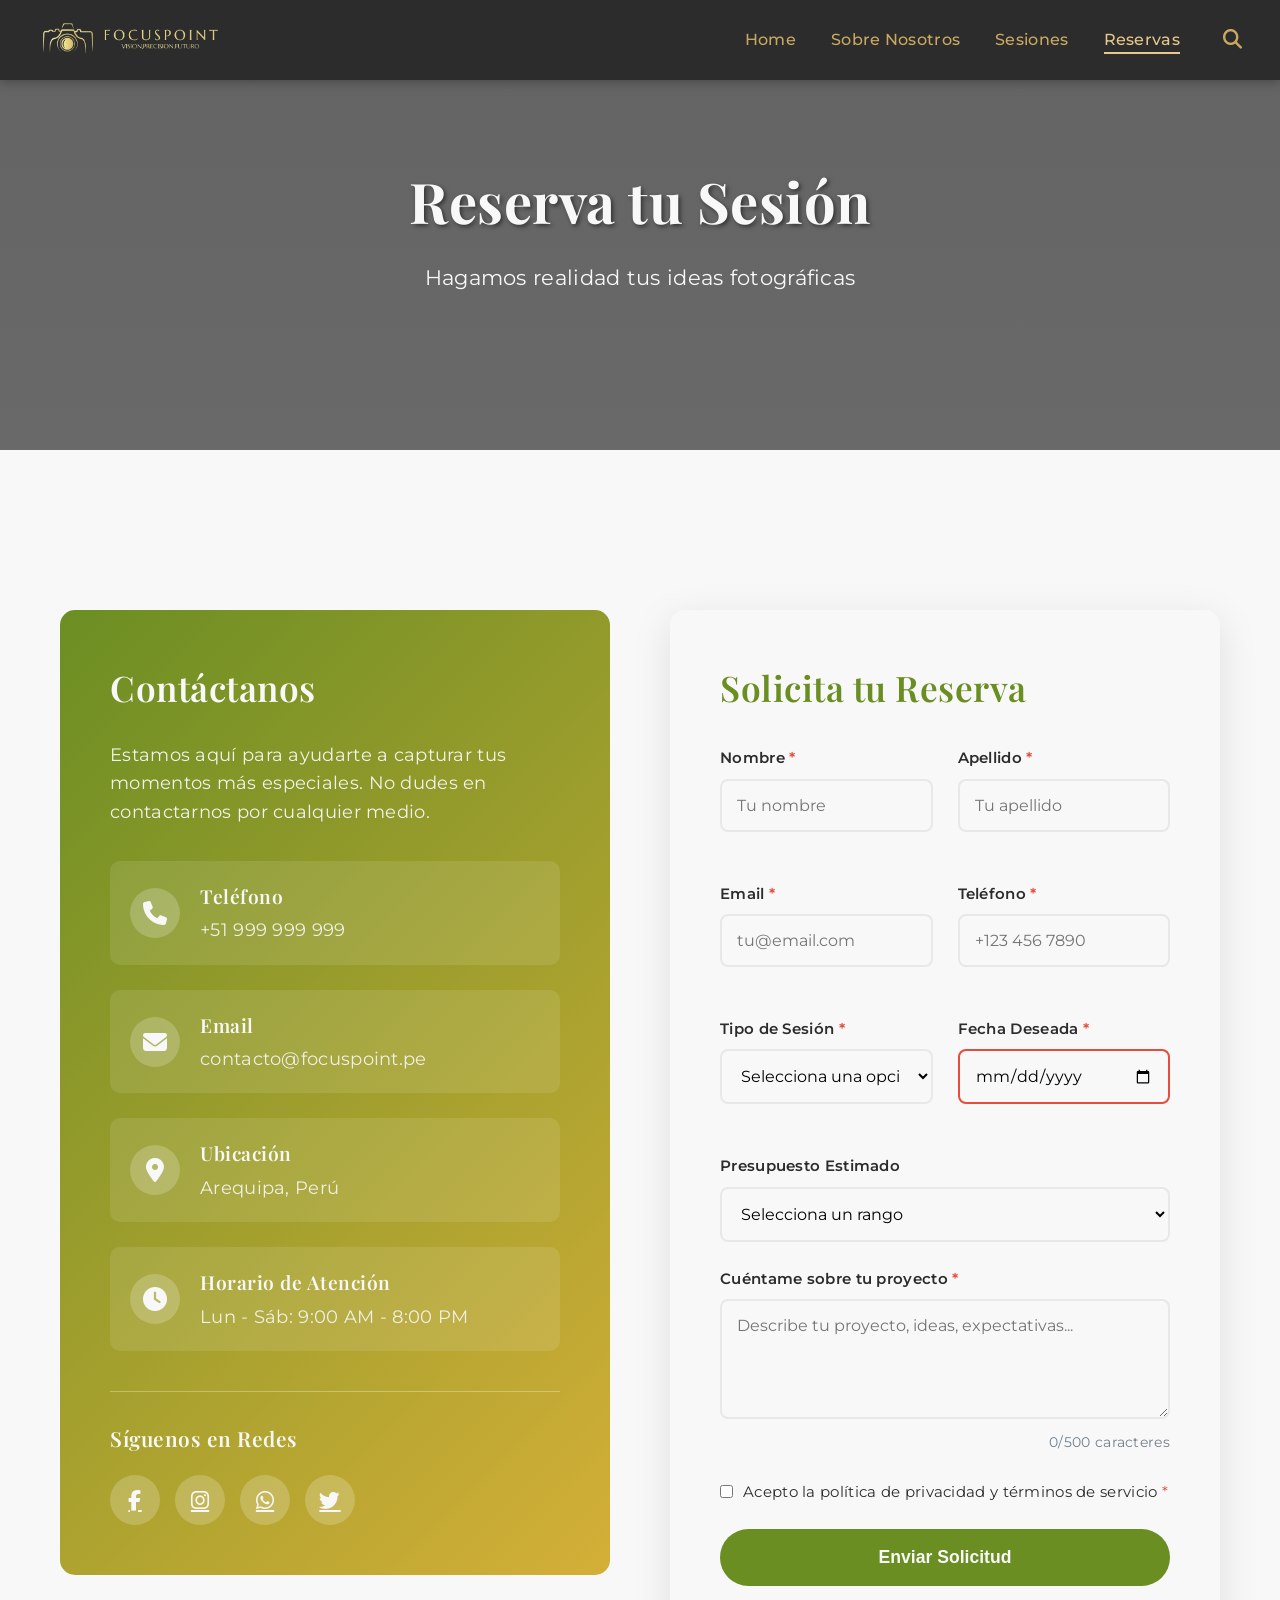
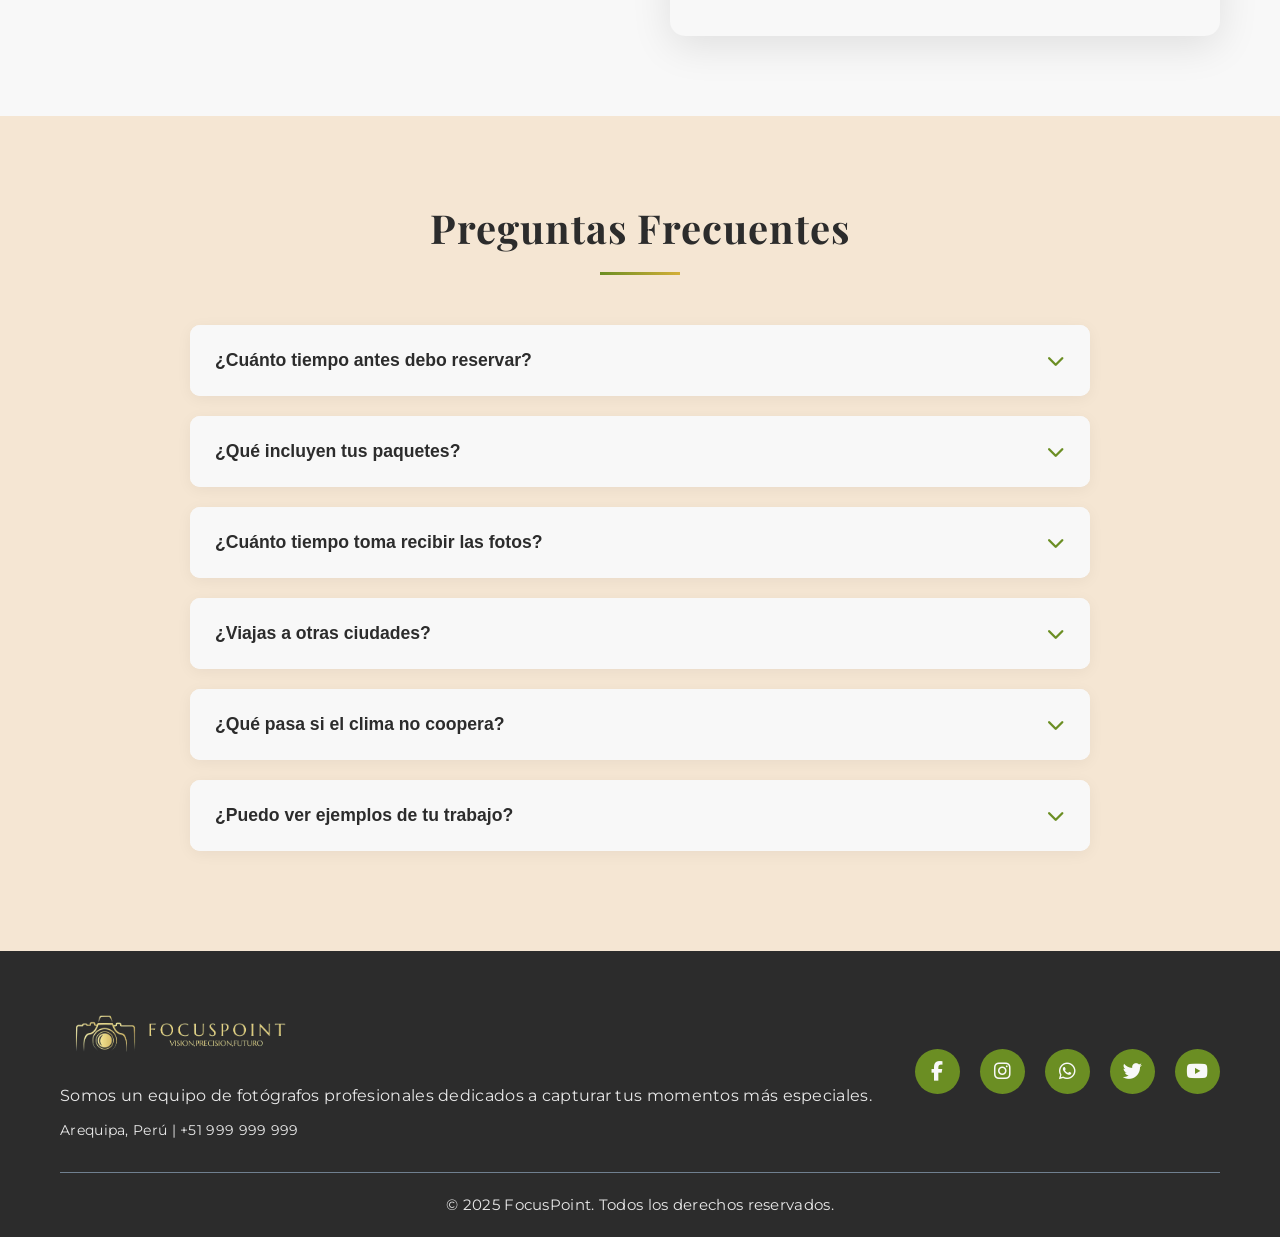
==== html/reservas.html @ 734d01ee "Primer commit - subida inicial" ====
<!DOCTYPE html>
<html lang="es">

<head>
    <meta charset="UTF-8">
    <meta name="viewport" content="width=device-width, initial-scale=1.0">
    <title>Reservas - FocusPoint</title>
    <link rel="stylesheet" href="../css/general.css">
    <link rel="stylesheet" href="../css/reservas.css">
    <link rel="stylesheet" href="https://cdnjs.cloudflare.com/ajax/libs/font-awesome/6.4.0/css/all.min.css">
</head>

<body>
    <!-- Navbar -->
    <nav class="navbar">
        <div class="nav-container">
            <div class="nav-logo">
                <a href="../index.html"><img src="../logonew-.png" alt="ChristianDjFoto" style="height: 50px;"></a>
            </div>
            <div class="nav-menu" id="navMenu">
                <ul class="nav-list">
                    <li class="nav-item"><a href="../index.html" class="nav-link">Home</a></li>
                    <li class="nav-item"><a href="sobre-mi.html" class="nav-link">Sobre Nosotros</a></li>
                    <li class="nav-item"><a href="sesiones.html" class="nav-link">Sesiones</a></li>
                    <li class="nav-item"><a href="reservas.html" class="nav-link active">Reservas</a></li>
                    <li class="nav-item">
                        <button class="search-btn" id="searchBtn">
                            <i class="fas fa-search"></i>
                        </button>
                    </li>
                </ul>
            </div>
            <div class="nav-toggle" id="navToggle">
                <span></span>
                <span></span>
                <span></span>
            </div>
        </div>
    </nav>

    <!-- Barra de búsqueda -->
    <div class="search-bar" id="searchBar">
        <div class="search-container">
            <input type="text" placeholder="Buscar..." class="search-input" id="searchInput">
            <button class="close-search" id="closeSearch">
                <i class="fas fa-times"></i>
            </button>
        </div>
    </div>

    <!-- Hero -->
    <section class="reservas-hero">
        <div>
            <h1>Reserva tu Sesión</h1>
            <p>Hagamos realidad tus ideas fotográficas</p>
        </div>
    </section>

    <!-- Formulario y contacto -->
    <section class="reservas-section">
        <div class="container">
            <div class="reservas-container">
                <!-- Información de contacto -->
                <div class="contact-info">
                    <h2>Contáctanos</h2>
                    <p>Estamos aquí para ayudarte a capturar tus momentos más especiales. No dudes en contactarnos por cualquier medio.</p>

                    <div class="contact-item">
                        <div class="contact-icon">
                            <i class="fas fa-phone"></i>
                        </div>
                        <div class="contact-text">
                            <h3>Teléfono</h3>
                            <p><a href="tel:+51999999999">+51 999 999 999</a></p>
                        </div>
                    </div>

                    <div class="contact-item">
                        <div class="contact-icon">
                            <i class="fas fa-envelope"></i>
                        </div>
                        <div class="contact-text">
                            <h3>Email</h3>
                            <p><a href="mailto:contacto@focuspoint.pe">contacto@focuspoint.pe</a></p>
                        </div>
                    </div>

                    <div class="contact-item">
                        <div class="contact-icon">
                            <i class="fas fa-map-marker-alt"></i>
                        </div>
                        <div class="contact-text">
                            <h3>Ubicación</h3>
                            <p>Arequipa, Perú</p>
                        </div>
                    </div>

                    <div class="contact-item">
                        <div class="contact-icon">
                            <i class="fas fa-clock"></i>
                        </div>
                        <div class="contact-text">
                            <h3>Horario de Atención</h3>
                            <p>Lun - Sáb: 9:00 AM - 8:00 PM</p>
                        </div>
                    </div>

                    <div class="social-contact">
                        <h3>Síguenos en Redes</h3>
                        <div class="social-links-contact">
                            <a href="https://www.facebook.com/" target="_blank" rel="noopener noreferrer" aria-label="Facebook"><i class="fab fa-facebook-f"></i></a>
                            <a href="https://www.instagram.com/" target="_blank" rel="noopener noreferrer" aria-label="Instagram"><i class="fab fa-instagram"></i></a>
                            <a href="https://wa.me/" target="_blank" rel="noopener noreferrer" aria-label="WhatsApp"><i class="fab fa-whatsapp"></i></a>
                            <a href="https://twitter.com/" target="_blank" rel="noopener noreferrer" aria-label="Twitter"><i class="fab fa-twitter"></i></a>
                        </div>
                    </div>
                </div>

                <!-- Formulario -->
                <div class="reservation-form-container">
                    <h2>Solicita tu Reserva</h2>
                    <form id="reservationForm">
                        <div class="form-grid">
                            <div class="form-group">
                                <label>Nombre <span class="required">*</span></label>
                                <input type="text" name="nombre" placeholder="Tu nombre" required>
                            </div>
                            <div class="form-group">
                                <label>Apellido <span class="required">*</span></label>
                                <input type="text" name="apellido" placeholder="Tu apellido" required>
                            </div>
                        </div>

                        <div class="form-grid">
                            <div class="form-group">
                                <label>Email <span class="required">*</span></label>
                                <input type="email" name="email" placeholder="tu@email.com" required>
                            </div>
                            <div class="form-group">
                                <label>Teléfono <span class="required">*</span></label>
                                <input type="tel" name="telefono" placeholder="+123 456 7890" required>
                            </div>
                        </div>

                        <div class="form-grid">
                            <div class="form-group">
                                <label>Tipo de Sesión <span class="required">*</span></label>
                                <select name="tipo_sesion" required>
                                    <option value="">Selecciona una opción</option>
                                    <option value="boda">Boda</option>
                                    <option value="evento">Evento Corporativo</option>
                                    <option value="retrato">Retrato Personal</option>
                                    <option value="producto">Fotografía de Producto</option>
                                    <option value="otro">Otro</option>
                                </select>
                            </div>
                            <div class="form-group">
                                <label>Fecha Deseada <span class="required">*</span></label>
                                <input type="date" name="fecha" required>
                            </div>
                        </div>

                        <div class="form-group full-width">
                            <label>Presupuesto Estimado</label>
                            <select name="presupuesto">
                                <option value="">Selecciona un rango</option>
                                <option value="200-500">$200 - $500</option>
                                <option value="500-1000">$500 - $1,000</option>
                                <option value="1000-2000">$1,000 - $2,000</option>
                                <option value="2000+">$2,000+</option>
                            </select>
                        </div>

                        <div class="form-group full-width">
                            <label>Cuéntame sobre tu proyecto <span class="required">*</span></label>
                            <textarea name="mensaje" placeholder="Describe tu proyecto, ideas, expectativas..."
                                required></textarea>
                        </div>

                        <div class="form-group full-width checkbox-group">
                            <input type="checkbox" id="acepto" name="acepto" required>
                            <label for="acepto">Acepto la política de privacidad y términos de servicio <span
                                    class="required">*</span></label>
                        </div>

                        <button type="submit" class="form-submit">
                            Enviar Solicitud
                        </button>
                    </form>

                    <!-- Mensaje de éxito -->
                    <div class="success-message">
                        <i class="fas fa-check-circle"></i>
                        <h3>¡Solicitud Enviada!</h3>
                        <p>Gracias por contactarme. Revisaré tu solicitud y te responderé en menos de 24 horas.</p>
                    </div>
                </div>
            </div>
        </div>
    </section>

    <!-- FAQ Section -->
    <section class="faq-section">
        <div class="container">
            <h2 class="section-title">Preguntas Frecuentes</h2>
            <div class="faq-container">
                <div class="faq-item">
                    <button class="faq-question">
                        ¿Cuánto tiempo antes debo reservar?
                        <i class="fas fa-chevron-down"></i>
                    </button>
                    <div class="faq-answer">
                        <p>Recomiendo reservar con al menos 2-3 meses de anticipación, especialmente para bodas y
                            eventos importantes. Sin embargo, también puedo acomodar solicitudes de último momento
                            dependiendo de mi disponibilidad.</p>
                    </div>
                </div>

                <div class="faq-item">
                    <button class="faq-question">
                        ¿Qué incluyen tus paquetes?
                        <i class="fas fa-chevron-down"></i>
                    </button>
                    <div class="faq-answer">
                        <p>Cada paquete incluye cobertura fotográfica, edición profesional de imágenes, galería online
                            privada y entrega digital. Los paquetes premium también incluyen álbumes físicos y videos
                            resumen.</p>
                    </div>
                </div>

                <div class="faq-item">
                    <button class="faq-question">
                        ¿Cuánto tiempo toma recibir las fotos?
                        <i class="fas fa-chevron-down"></i>
                    </button>
                    <div class="faq-answer">
                        <p>El tiempo de entrega varía según el paquete: de 7 a 15 días hábiles. Para eventos urgentes,
                            ofrezco servicio express con entrega en 48-72 horas por un cargo adicional.</p>
                    </div>
                </div>

                <div class="faq-item">
                    <button class="faq-question">
                        ¿Viajas a otras ciudades?
                        <i class="fas fa-chevron-down"></i>
                    </button>
                    <div class="faq-answer">
                        <p>Sí, estoy disponible para viajar a cualquier ubicación. Los costos de viaje se calculan según
                            la distancia y se incluyen en la cotización final.</p>
                    </div>
                </div>

                <div class="faq-item">
                    <button class="faq-question">
                        ¿Qué pasa si el clima no coopera?
                        <i class="fas fa-chevron-down"></i>
                    </button>
                    <div class="faq-answer">
                        <p>Para sesiones al aire libre, siempre tenemos planes B. Podemos reprogramar sin costo
                            adicional o buscar locaciones alternativas bajo techo si es necesario.</p>
                    </div>
                </div>

                <div class="faq-item">
                    <button class="faq-question">
                        ¿Puedo ver ejemplos de tu trabajo?
                        <i class="fas fa-chevron-down"></i>
                    </button>
                    <div class="faq-answer">
                        <p>¡Por supuesto! Visita mi página de <a href="sesiones.html"
                                style="color: var(--color-acento);">Sesiones</a> para ver mi portafolio completo y
                            ejemplos de diferentes tipos de fotografía.</p>
                    </div>
                </div>
            </div>
        </div>
    </section>

    <!-- Footer -->
    <footer class="footer">
        <div class="container">
            <div class="footer-content">
                <div class="footer-brand">
                    <a href="../index.html">
                        <img src="../logonew-.png" alt="FocusPoint" style="height: 60px; margin-bottom: 15px; cursor: pointer;">
                    </a>
                    <p>Somos un equipo de fotógrafos profesionales dedicados a capturar tus momentos más especiales.</p>
                    <p style="margin-top: 10px; font-size: 0.9rem;">Arequipa, Perú | +51 999 999 999</p>
                </div>
                <div class="footer-social">
                    <a href="https://www.facebook.com/" target="_blank" rel="noopener noreferrer" class="social-link"
                        aria-label="Facebook">
                        <i class="fab fa-facebook-f"></i>
                    </a>
                    <a href="https://www.instagram.com/" target="_blank" rel="noopener noreferrer" class="social-link"
                        aria-label="Instagram">
                        <i class="fab fa-instagram"></i>
                    </a>
                    <a href="https://wa.me/" target="_blank" rel="noopener noreferrer" class="social-link"
                        aria-label="WhatsApp">
                        <i class="fab fa-whatsapp"></i>
                    </a>
                    <a href="https://twitter.com/" target="_blank" rel="noopener noreferrer" class="social-link"
                        aria-label="Twitter">
                        <i class="fab fa-twitter"></i>
                    </a>
                    <a href="https://www.youtube.com/" target="_blank" rel="noopener noreferrer" class="social-link"
                        aria-label="YouTube">
                        <i class="fab fa-youtube"></i>
                    </a>
                </div>
            </div>
            <div class="footer-bottom">
                <p>&copy; 2025 FocusPoint. Todos los derechos reservados.</p>
            </div>
        </div>
    </footer>

    <script src="../js/general.js"></script>
    <script src="../js/reservas.js"></script>
</body>

</html>
---- css/general.css ----
/* Importar fuentes elegantes de Google Fonts */
@import url('https://fonts.googleapis.com/css2?family=Playfair+Display:wght@400;500;600;700;800&family=Montserrat:wght@300;400;500;600;700&family=Cormorant+Garamond:wght@300;400;500;600;700&display=swap');

/* Variables de colores */
:root {
  --color-principal: #2C2C2C;
  /* Negro Carbón */
  --color-base: #F8F8F8;
  /* Blanco Planfil */
  --color-acento: #6B8E23;
  /* Verde Oliva Suave */
  --color-detalle: #D4AF37;
  /* Dorado Suave */
  --color-apoyo: #F5E6D3;
  /* Arena Claro */
  --color-neutro: #E8E8E8;
  /* Gris Perla Claro */
  --color-contraste: #708090;
  /* Verde Grisáceo */

  /* Fuentes */
  --font-heading: 'Playfair Display', serif;
  /* Títulos elegantes */
  --font-body: 'Montserrat', sans-serif;
  /* Cuerpo de texto */
  --font-accent: 'Cormorant Garamond', serif;
  /* Texto decorativo */
}

/* Reset y estilos base */
* {
  margin: 0;
  padding: 0;
  box-sizing: border-box;
}

html {
  scroll-behavior: smooth;
}

body {
  font-family: var(--font-body);
  background-color: var(--color-base);
  color: var(--color-principal);
  line-height: 1.6;
  overflow-x: hidden;
  padding-top: 80px;
  font-weight: 400;
  letter-spacing: 0.3px;
}

.container {
  max-width: 1200px;
  margin: 0 auto;
  padding: 0 20px;
}

/* Utilidades generales */
.section-title {
  text-align: center;
  font-size: 2.5rem;
  margin-bottom: 50px;
  color: var(--color-principal);
  position: relative;
  padding-bottom: 15px;
  font-family: var(--font-heading);
  font-weight: 700;
  letter-spacing: 1px;
}

.section-title::after {
  content: '';
  position: absolute;
  bottom: 0;
  left: 50%;
  transform: translateX(-50%);
  width: 80px;
  height: 3px;
  background: linear-gradient(to right, var(--color-acento), var(--color-detalle));
}

/* Títulos con fuente elegante */
h1,
h2,
h3,
h4,
h5,
h6 {
  font-family: var(--font-heading);
  font-weight: 600;
  letter-spacing: 0.5px;
}

/* Botones generales */
.btn-primary,
.btn-secondary {
  display: inline-block;
  padding: 15px 40px;
  text-decoration: none;
  border-radius: 30px;
  font-weight: 600;
  transition: all 0.3s ease;
  border: none;
  cursor: pointer;
  font-size: 1rem;
  font-family: var(--font-body);
  letter-spacing: 0.5px;
}

.btn-primary {
  background-color: var(--color-acento);
  color: var(--color-base);
}

.btn-primary:hover {
  background-color: var(--color-detalle);
  transform: translateY(-3px);
  box-shadow: 0 10px 20px rgba(0, 0, 0, 0.2);
}

.btn-secondary {
  background-color: transparent;
  color: var(--color-acento);
  border: 2px solid var(--color-acento);
}

.btn-secondary:hover {
  background-color: var(--color-acento);
  color: var(--color-base);
}

/* Navbar */
.navbar {
  position: fixed;
  top: 0;
  width: 100%;
  background-color: #2C2C2C;
  box-shadow: 0 2px 10px rgba(0, 0, 0, 0.3);
  z-index: 1000;
  transition: all 0.3s ease;
}

.navbar.scrolled {
  background-color: rgba(44, 44, 44, 0.95);
  backdrop-filter: blur(10px);
}

.nav-container {
  max-width: 1400px;
  margin: 0 auto;
  padding: 0 30px;
  display: flex;
  justify-content: space-between;
  align-items: center;
  height: 80px;
}

.nav-logo h1 {
  font-size: 1.8rem;
  color: var(--color-acento);
  font-weight: 700;
  letter-spacing: 1px;
  font-family: var(--font-heading);
}

.nav-logo a {
  text-decoration: none;
  color: inherit;
}

.nav-list {
  display: flex;
  list-style: none;
  align-items: center;
  gap: 35px;
}

.nav-link {
  text-decoration: none;
  color: #C9A961;
  font-weight: 500;
  font-size: 1rem;
  transition: all 0.3s ease;
  position: relative;
  font-family: var(--font-body);
}

.nav-link::after {
  content: '';
  position: absolute;
  bottom: -5px;
  left: 0;
  width: 0;
  height: 2px;
  background-color: #E5C88A;
  transition: width 0.3s ease;
}

.nav-link:hover::after,
.nav-link.active::after {
  width: 100%;
}

.nav-link:hover,
.nav-link.active {
  color: #E5C88A;
}

.search-btn {
  background: none;
  border: none;
  color: #C9A961;
  font-size: 1.2rem;
  cursor: pointer;
  transition: all 0.3s ease;
  padding: 8px;
}

.search-btn:hover {
  color: #E5C88A;
  transform: scale(1.1);
}

.nav-toggle {
  display: none;
  flex-direction: column;
  cursor: pointer;
  gap: 5px;
}

.nav-toggle span {
  width: 25px;
  height: 3px;
  background-color: #C9A961;
  transition: all 0.3s ease;
}

/* Barra de búsqueda */
.search-bar {
  position: fixed;
  top: -100px;
  left: 0;
  width: 100%;
  background-color: var(--color-acento);
  padding: 20px 0;
  z-index: 999;
  transition: top 0.4s ease;
}

.search-bar.active {
  top: 80px;
}

.search-container {
  max-width: 1400px;
  margin: 0 auto;
  padding: 0 30px;
  display: flex;
  align-items: center;
  gap: 15px;
}

.search-input {
  flex: 1;
  padding: 12px 20px;
  border: none;
  border-radius: 30px;
  font-size: 1rem;
  background-color: var(--color-base);
  color: var(--color-principal);
  font-family: var(--font-body);
}

.search-input:focus {
  outline: 2px solid var(--color-detalle);
}

.close-search {
  background: none;
  border: none;
  color: var(--color-base);
  font-size: 1.5rem;
  cursor: pointer;
  padding: 8px;
  transition: transform 0.3s ease;
}

.close-search:hover {
  transform: rotate(90deg);
}

/* Footer */
.footer {
  background-color: var(--color-principal);
  color: var(--color-base);
  padding: 50px 0 20px;
  margin-top: 0;
}

.footer-content {
  display: flex;
  justify-content: space-between;
  align-items: center;
  margin-bottom: 30px;
  flex-wrap: wrap;
  gap: 30px;
}

.footer-brand h3 {
  color: var(--color-detalle);
  font-size: 1.8rem;
  margin-bottom: 10px;
  font-family: var(--font-heading);
}

.footer-brand p {
  color: var(--color-neutro);
  font-family: var(--font-body);
}

.footer-social {
  display: flex;
  gap: 20px;
}

.social-link {
  display: flex;
  align-items: center;
  justify-content: center;
  width: 45px;
  height: 45px;
  background-color: var(--color-acento);
  color: var(--color-base);
  border-radius: 50%;
  text-decoration: none;
  font-size: 1.2rem;
  transition: all 0.3s ease;
}

.social-link:hover {
  background-color: var(--color-detalle);
  transform: translateY(-5px);
}

.footer-bottom {
  text-align: center;
  padding-top: 20px;
  border-top: 1px solid var(--color-contraste);
  color: var(--color-neutro);
  font-family: var(--font-body);
  font-size: 0.95rem;
}

/* Animaciones generales */
@keyframes fadeInUp {
  from {
    opacity: 0;
    transform: translateY(30px);
  }

  to {
    opacity: 1;
    transform: translateY(0);
  }
}

@keyframes fadeIn {
  from {
    opacity: 0;
  }

  to {
    opacity: 1;
  }
}

/* Responsive general */
@media (max-width: 768px) {
  .nav-toggle {
    display: flex;
  }

  .nav-menu {
    position: fixed;
    top: 80px;
    left: -100%;
    width: 100%;
    height: calc(100vh - 80px);
    background-color: var(--color-base);
    transition: left 0.3s ease;
    padding: 30px;
  }

  .nav-menu.active {
    left: 0;
  }

  .nav-list {
    flex-direction: column;
    gap: 25px;
  }

  .section-title {
    font-size: 2rem;
  }

  .footer-content {
    flex-direction: column;
    text-align: center;
  }

  .nav-logo h1 {
    font-size: 1.4rem;
  }
}

@media (max-width: 480px) {
  .section-title {
    font-size: 1.8rem;
  }

  body {
    font-size: 0.95rem;
  }
}
---- css/reservas.css ----
/* Estilos específicos para la página Reservas */

.reservas-hero {
  height: 50vh;
  background: linear-gradient(rgba(0, 0, 0, 0.6), rgba(44, 44, 44, 0.7)),
              url('https://images.unsplash.com/photo-1452587925148-ce544e77e70d?w=1600') center/cover no-repeat;
  display: flex;
  align-items: center;
  justify-content: center;
  text-align: center;
  color: var(--color-base);
  margin-top: -80px;
  margin-bottom: 80px;
}

.reservas-hero h1 {
  font-size: 3.5rem;
  font-weight: 700;
  text-shadow: 2px 2px 4px rgba(0, 0, 0, 0.5);
  animation: fadeInUp 1s ease;
}

.reservas-hero p {
  font-size: 1.3rem;
  margin-top: 15px;
}

/* Formulario de reservas */
.reservas-section {
  padding: 80px 0;
}

.reservas-container {
  display: grid;
  grid-template-columns: 1fr 1fr;
  gap: 60px;
  align-items: start;
}

/* Info de contacto */
.contact-info {
  background: linear-gradient(135deg, var(--color-acento) 0%, var(--color-detalle) 100%);
  padding: 50px;
  border-radius: 15px;
  color: var(--color-base);
  position: sticky;
  top: 100px;
}

.contact-info h2 {
  font-size: 2.2rem;
  margin-bottom: 25px;
}

.contact-info p {
  font-size: 1.1rem;
  margin-bottom: 35px;
  opacity: 0.95;
}

.contact-item {
  display: flex;
  align-items: center;
  gap: 20px;
  margin-bottom: 25px;
  padding: 20px;
  background-color: rgba(255, 255, 255, 0.1);
  border-radius: 10px;
  transition: all 0.3s ease;
}

.contact-item:hover {
  background-color: rgba(255, 255, 255, 0.2);
  transform: translateX(10px);
}

.contact-icon {
  width: 50px;
  height: 50px;
  background-color: rgba(255, 255, 255, 0.2);
  border-radius: 50%;
  display: flex;
  align-items: center;
  justify-content: center;
  font-size: 1.5rem;
}

.contact-text h3 {
  font-size: 1.2rem;
  margin-bottom: 5px;
}

.contact-text p {
  margin: 0;
  opacity: 0.9;
}

.contact-text a {
  color: var(--color-base);
  text-decoration: none;
  transition: opacity 0.3s ease;
}

.contact-text a:hover {
  opacity: 0.8;
}

.social-contact {
  margin-top: 40px;
  padding-top: 30px;
  border-top: 1px solid rgba(255, 255, 255, 0.3);
}

.social-contact h3 {
  font-size: 1.3rem;
  margin-bottom: 20px;
}

.social-links-contact {
  display: flex;
  gap: 15px;
}

.social-links-contact a {
  width: 50px;
  height: 50px;
  background-color: rgba(255, 255, 255, 0.2);
  color: var(--color-base);
  border-radius: 50%;
  display: flex;
  align-items: center;
  justify-content: center;
  font-size: 1.3rem;
  transition: all 0.3s ease;
}

.social-links-contact a:hover {
  background-color: var(--color-base);
  color: var(--color-acento);
  transform: translateY(-5px);
}

/* Formulario */
.reservation-form-container {
  background-color: var(--color-base);
  padding: 50px;
  border-radius: 15px;
  box-shadow: 0 10px 40px rgba(0, 0, 0, 0.1);
}

.reservation-form-container h2 {
  font-size: 2.2rem;
  color: var(--color-acento);
  margin-bottom: 30px;
}

.form-grid {
  display: grid;
  grid-template-columns: 1fr 1fr;
  gap: 25px;
  margin-bottom: 25px;
}

.form-group {
  margin-bottom: 25px;
}

.form-group.full-width {
  grid-column: 1 / -1;
}

.form-group label {
  display: block;
  margin-bottom: 8px;
  color: var(--color-principal);
  font-weight: 600;
  font-size: 0.95rem;
}

.form-group label .required {
  color: #e74c3c;
}

.form-group input,
.form-group select,
.form-group textarea {
  width: 100%;
  padding: 15px;
  border: 2px solid var(--color-neutro);
  border-radius: 8px;
  font-size: 1rem;
  font-family: inherit;
  transition: all 0.3s ease;
  background-color: var(--color-base);
}

.form-group input:focus,
.form-group select:focus,
.form-group textarea:focus {
  outline: none;
  border-color: var(--color-acento);
  box-shadow: 0 0 0 3px rgba(107, 142, 35, 0.1);
}

.form-group input:invalid:not(:placeholder-shown) {
  border-color: #e74c3c;
}

.form-group input:valid:not(:placeholder-shown) {
  border-color: #27ae60;
}

.form-group textarea {
  resize: vertical;
  min-height: 120px;
}

.checkbox-group {
  display: flex;
  align-items: center;
  gap: 10px;
}

.checkbox-group input[type="checkbox"] {
  width: auto;
  cursor: pointer;
}

.checkbox-group label {
  margin: 0;
  font-weight: 400;
  cursor: pointer;
}

.form-submit {
  width: 100%;
  padding: 18px 40px;
  background-color: var(--color-acento);
  color: var(--color-base);
  border: none;
  border-radius: 30px;
  font-size: 1.1rem;
  font-weight: 600;
  cursor: pointer;
  transition: all 0.3s ease;
}

.form-submit:hover {
  background-color: var(--color-detalle);
  transform: translateY(-3px);
  box-shadow: 0 10px 30px rgba(0, 0, 0, 0.2);
}

.form-submit:disabled {
  background-color: var(--color-neutro);
  cursor: not-allowed;
  transform: none;
}

/* Mensaje de éxito */
.success-message {
  display: none;
  background-color: #d4edda;
  border: 2px solid #28a745;
  color: #155724;
  padding: 20px;
  border-radius: 10px;
  margin-top: 20px;
  text-align: center;
  animation: fadeIn 0.5s ease;
}

.success-message.show {
  display: block;
}

.success-message i {
  font-size: 3rem;
  margin-bottom: 10px;
  color: #28a745;
}

.success-message h3 {
  font-size: 1.5rem;
  margin-bottom: 10px;
}

/* FAQ Section */
.faq-section {
  background-color: var(--color-apoyo);
  padding: 80px 0;
}

.faq-container {
  max-width: 900px;
  margin: 0 auto;
}

.faq-item {
  background-color: var(--color-base);
  margin-bottom: 20px;
  border-radius: 10px;
  overflow: hidden;
  box-shadow: 0 3px 15px rgba(0, 0, 0, 0.05);
}

.faq-question {
  width: 100%;
  padding: 25px;
  background-color: var(--color-base);
  border: none;
  text-align: left;
  cursor: pointer;
  display: flex;
  justify-content: space-between;
  align-items: center;
  font-size: 1.1rem;
  font-weight: 600;
  color: var(--color-principal);
  transition: all 0.3s ease;
}

.faq-question:hover {
  background-color: var(--color-neutro);
}

.faq-question i {
  color: var(--color-acento);
  transition: transform 0.3s ease;
}

.faq-question.active i {
  transform: rotate(180deg);
}

.faq-answer {
  max-height: 0;
  overflow: hidden;
  transition: max-height 0.3s ease;
  padding: 0 25px;
}

.faq-answer.show {
  max-height: 500px;
  padding: 0 25px 25px 25px;
}

.faq-answer p {
  color: var(--color-contraste);
  line-height: 1.7;
}

/* Responsive */
@media (max-width: 768px) {
  .reservas-hero h1 {
    font-size: 2.5rem;
  }

  .reservas-container {
    grid-template-columns: 1fr;
    gap: 40px;
  }

  .contact-info {
    position: relative;
    top: 0;
  }

  .reservation-form-container {
    padding: 30px 20px;
  }

  .form-grid {
    grid-template-columns: 1fr;
  }

  .contact-item {
    padding: 15px;
  }
}

@media (max-width: 480px) {
  .reservas-hero h1 {
    font-size: 2rem;
  }

  .contact-info {
    padding: 30px 20px;
  }

  .reservation-form-container h2 {
    font-size: 1.8rem;
  }
}
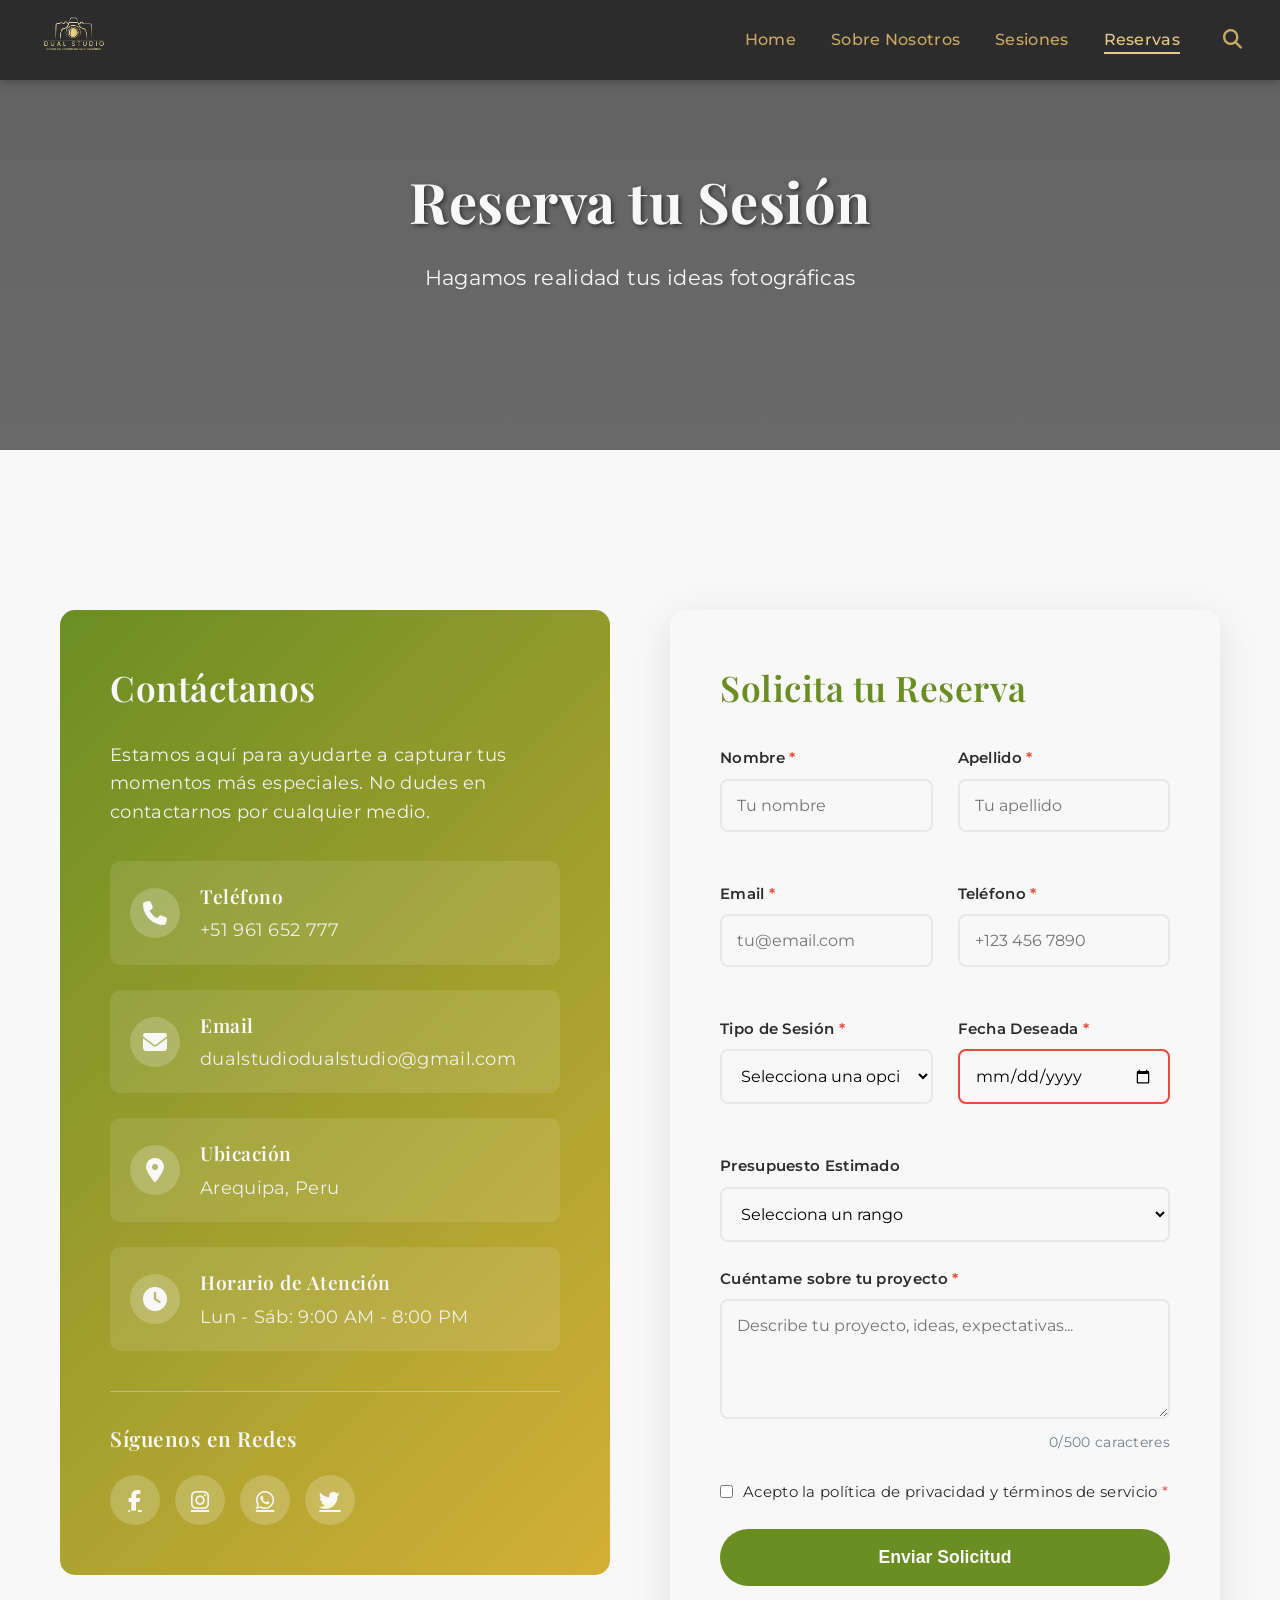
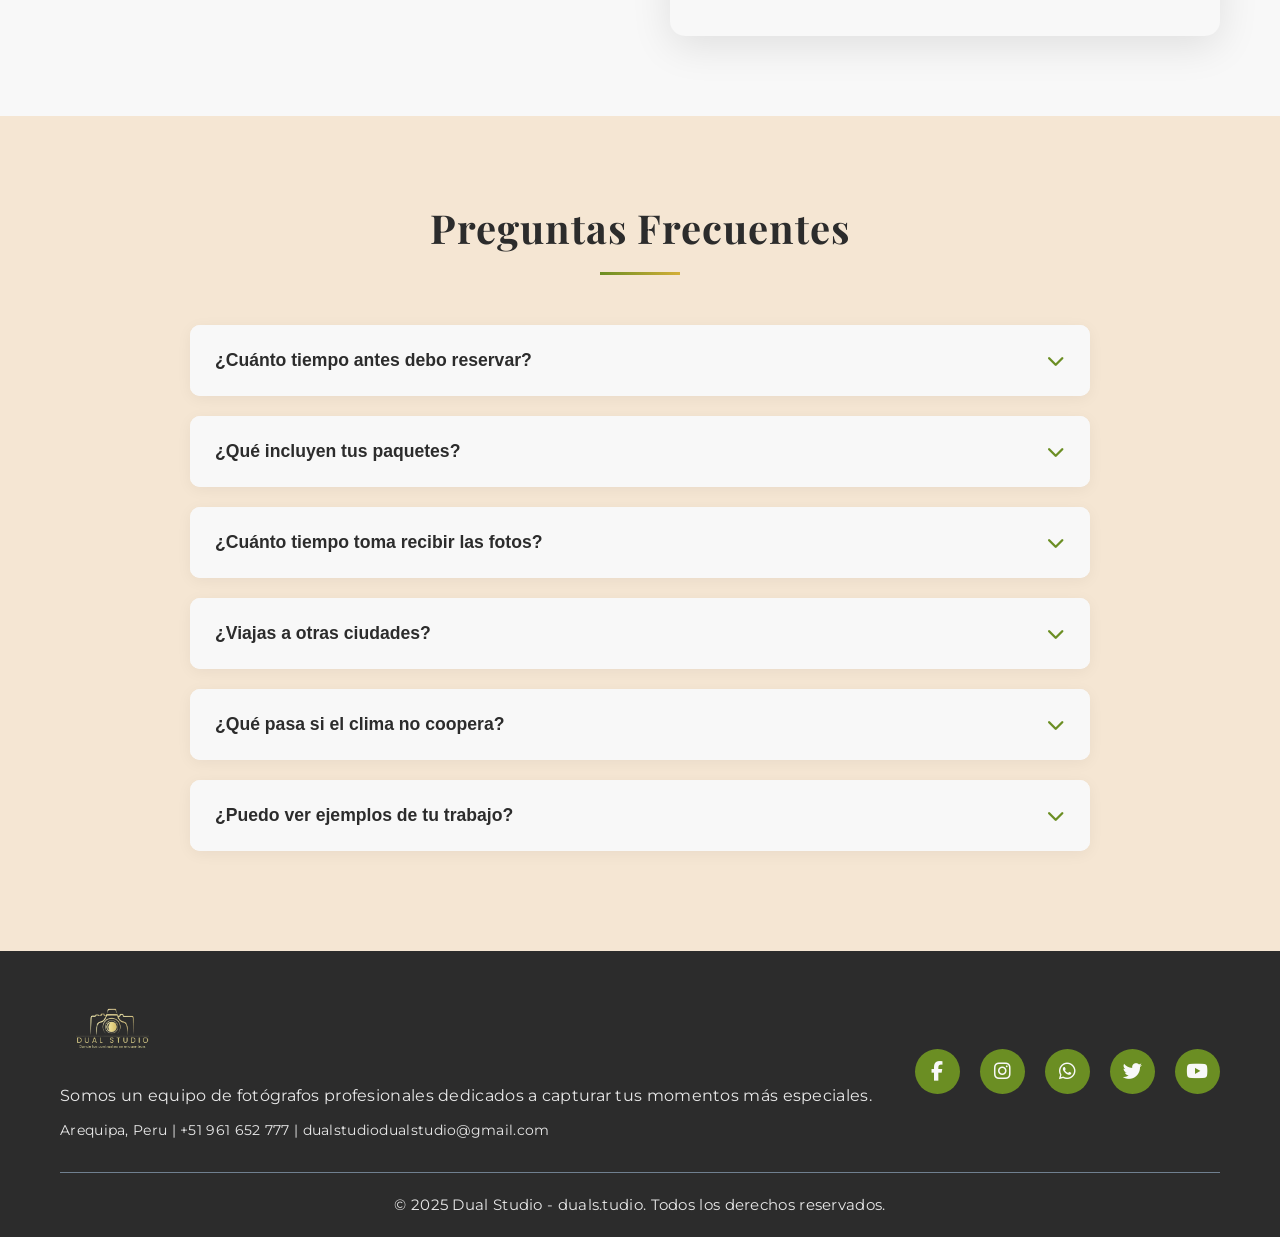
==== commit 4da29a1c: "Actualización de páginas y optimización CSS" ====
--- a/html/reservas.html
+++ b/html/reservas.html
@@ -15,7 +15,7 @@
     <nav class="navbar">
         <div class="nav-container">
             <div class="nav-logo">
-                <a href="../index.html"><img src="../logonew-.png" alt="ChristianDjFoto" style="height: 50px;"></a>
+                <a href="../index.html"><img src="../newlogo.png" alt="ChristianDjFoto" style="height: 50px;"></a>
             </div>
             <div class="nav-menu" id="navMenu">
                 <ul class="nav-list">
@@ -71,7 +71,7 @@
                         </div>
                         <div class="contact-text">
                             <h3>Teléfono</h3>
-                            <p><a href="tel:+51999999999">+51 999 999 999</a></p>
+                            <p><a href="tel:+51961652777">+51 961 652 777</a></p>
                         </div>
                     </div>
 
@@ -81,7 +81,7 @@
                         </div>
                         <div class="contact-text">
                             <h3>Email</h3>
-                            <p><a href="mailto:contacto@focuspoint.pe">contacto@focuspoint.pe</a></p>
+                            <p><a href="mailto:dualstudiodualstudio@gmail.com">dualstudiodualstudio@gmail.com</a></p>
                         </div>
                     </div>
 
@@ -91,7 +91,7 @@
                         </div>
                         <div class="contact-text">
                             <h3>Ubicación</h3>
-                            <p>Arequipa, Perú</p>
+                            <p>Arequipa, Peru</p>
                         </div>
                     </div>
 
@@ -108,8 +108,8 @@
                     <div class="social-contact">
                         <h3>Síguenos en Redes</h3>
                         <div class="social-links-contact">
-                            <a href="https://www.facebook.com/" target="_blank" rel="noopener noreferrer" aria-label="Facebook"><i class="fab fa-facebook-f"></i></a>
-                            <a href="https://www.instagram.com/" target="_blank" rel="noopener noreferrer" aria-label="Instagram"><i class="fab fa-instagram"></i></a>
+                            <a href="https://www.facebook.com/profile.php?id=61583271844563" target="_blank" rel="noopener noreferrer" aria-label="Facebook"><i class="fab fa-facebook-f"></i></a>
+                            <a href="https://www.instagram.com/duals.tudio?igsh=dmptMXRlbDA5NDgw" target="_blank" rel="noopener noreferrer" aria-label="Instagram"><i class="fab fa-instagram"></i></a>
                             <a href="https://wa.me/" target="_blank" rel="noopener noreferrer" aria-label="WhatsApp"><i class="fab fa-whatsapp"></i></a>
                             <a href="https://twitter.com/" target="_blank" rel="noopener noreferrer" aria-label="Twitter"><i class="fab fa-twitter"></i></a>
                         </div>
@@ -282,17 +282,17 @@
             <div class="footer-content">
                 <div class="footer-brand">
                     <a href="../index.html">
-                        <img src="../logonew-.png" alt="FocusPoint" style="height: 60px; margin-bottom: 15px; cursor: pointer;">
+                        <img src="../newlogo.png" alt="FocusPoint" style="height: 60px; margin-bottom: 15px; cursor: pointer;">
                     </a>
                     <p>Somos un equipo de fotógrafos profesionales dedicados a capturar tus momentos más especiales.</p>
-                    <p style="margin-top: 10px; font-size: 0.9rem;">Arequipa, Perú | +51 999 999 999</p>
+                    <p style="margin-top: 10px; font-size: 0.9rem;">Arequipa, Peru | +51 961 652 777 | dualstudiodualstudio@gmail.com</p>
                 </div>
                 <div class="footer-social">
-                    <a href="https://www.facebook.com/" target="_blank" rel="noopener noreferrer" class="social-link"
+                    <a href="https://www.facebook.com/profile.php?id=61583271844563" target="_blank" rel="noopener noreferrer" class="social-link"
                         aria-label="Facebook">
                         <i class="fab fa-facebook-f"></i>
                     </a>
-                    <a href="https://www.instagram.com/" target="_blank" rel="noopener noreferrer" class="social-link"
+                    <a href="https://www.instagram.com/duals.tudio?igsh=dmptMXRlbDA5NDgw" target="_blank" rel="noopener noreferrer" class="social-link"
                         aria-label="Instagram">
                         <i class="fab fa-instagram"></i>
                     </a>
@@ -311,7 +311,7 @@
                 </div>
             </div>
             <div class="footer-bottom">
-                <p>&copy; 2025 FocusPoint. Todos los derechos reservados.</p>
+                <p>&copy; 2025 Dual Studio - duals.tudio. Todos los derechos reservados.</p>
             </div>
         </div>
     </footer>
